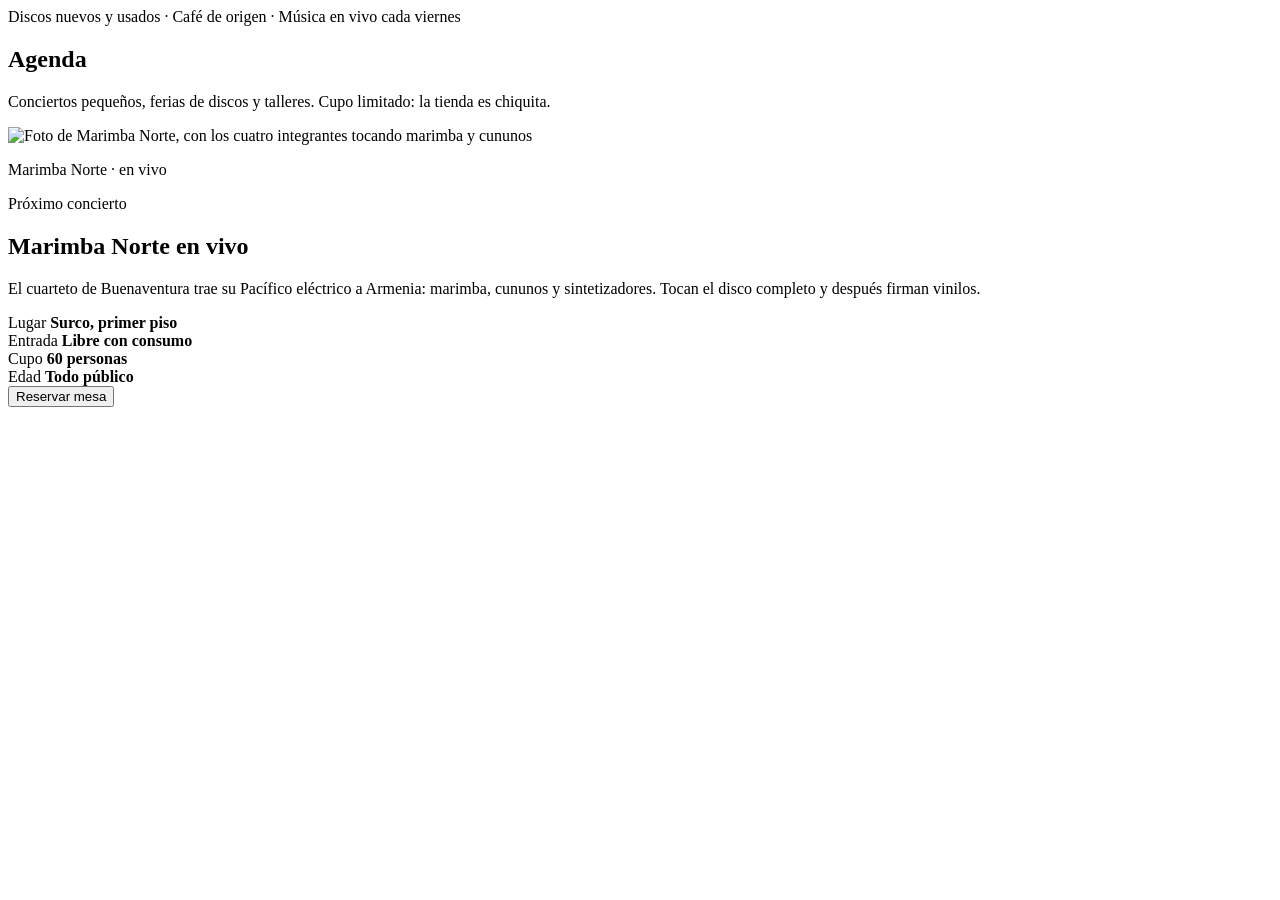
==== html/agenda.html @ 27806ac6 "Se añadio el archivo agenda con la seccion del del concierto mas cercano pero sin estilizar" ====
<!DOCTYPE html>
<html lang="es">
<head>
    <meta charset="UTF-8">
    <meta name="viewport" content="width=device-width, initial-scale=1.0">
    <title>Document</title>
</head>
<body>
    <div class="cinta">
    Discos nuevos y usados · Café de origen · Música en vivo cada viernes
    </div>
    <main>
        <section class="page-header">

        <div class="container">
            <h1>Agenda</h1>
            <p>
                Conciertos pequeños, ferias de discos y talleres.
                Cupo limitado: la tienda es chiquita.
            </p>
        </div>


    </section>
    <section class="proximo">

        <div class="container">

            <div class="proximo-box">

                <div class="proximo-fecha">

                    <img src="imagenes/afiche-marimba.jpg" alt="Foto de Marimba Norte, con los cuatro integrantes tocando marimba y cununos" class="proximo-imagen">

                    <p class="fecha-nombre">
                        Marimba Norte · en vivo
                    </p>

                </div>


                <div class="proximo-info">

                    <p class="antetitulo">
                        Próximo concierto
                    </p>

                    <h2>
                        Marimba Norte en vivo
                    </h2>

                    <p class="proximo-texto">
                        El cuarteto de Buenaventura trae su Pacífico eléctrico a Armenia:
                        marimba, cununos y sintetizadores. Tocan el disco completo y después
                        firman vinilos.
                    </p>


                    <div class="datos-evento">

                        <div class="dato">
                            <span>Lugar</span>
                            <strong>Surco, primer piso</strong>
                        </div>

                        <div class="dato">
                            <span>Entrada</span>
                            <strong>Libre con consumo</strong>
                        </div>

                        <div class="dato">
                            <span>Cupo</span>
                            <strong>60 personas</strong>
                        </div>

                        <div class="dato">
                            <span>Edad</span>
                            <strong>Todo público</strong>
                        </div>

                    </div>

                    <button type="button" class="btn">
                        Reservar mesa
                    </button>
                </div>
            </div>
        </div>
    </section>


    </main>

</body>
</html>
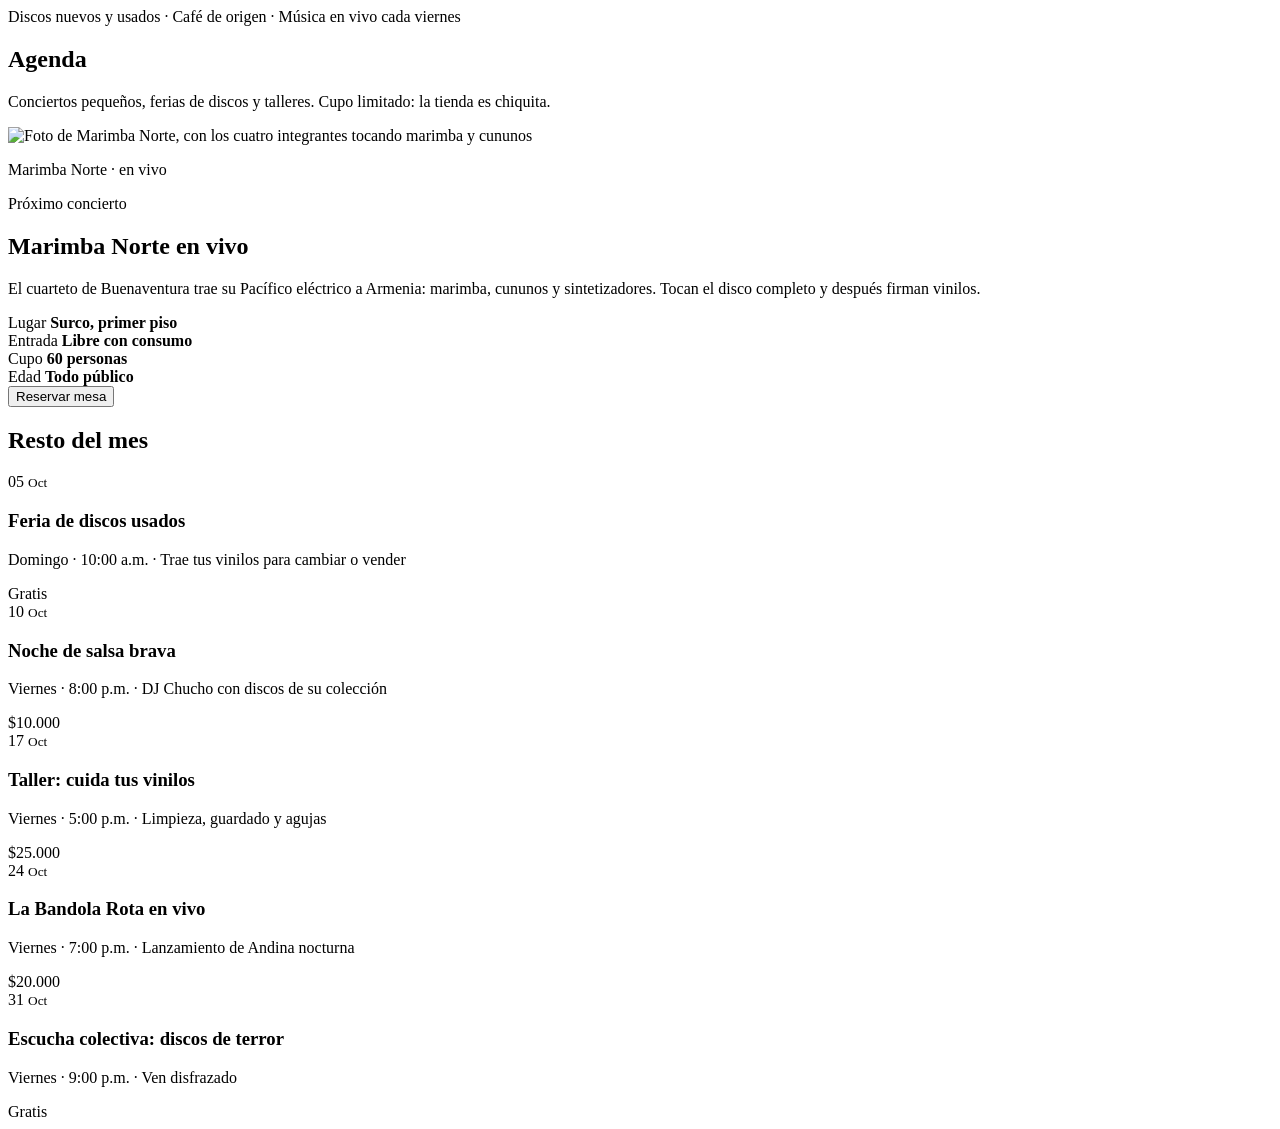
==== commit 46b84428: "Se añade la seccion de las otras fechas de futuros eventos" ====
--- a/html/agenda.html
+++ b/html/agenda.html
@@ -87,6 +87,107 @@
             </div>
         </div>
     </section>
+    <section class="resto">
+
+        <div class="container">
+
+            <h2>Resto del mes</h2>
+
+            <div class="eventos">
+
+                <article class="evento">
+
+                    <div class="evento-fecha">
+                        <span>05</span>
+                        <small>Oct</small>
+                    </div>
+
+                    <div class="evento-detalle">
+                        <h3>Feria de discos usados</h3>
+                        <p>
+                            Domingo · 10:00 a.m. · Trae tus vinilos para cambiar o vender
+                        </p>
+                    </div>
+
+                    <span class="evento-precio">Gratis</span>
+
+                </article>
+
+
+                <article class="evento">
+
+                    <div class="evento-fecha">
+                        <span>10</span>
+                        <small>Oct</small>
+                    </div>
+
+                    <div class="evento-detalle">
+                        <h3>Noche de salsa brava</h3>
+                        <p>
+                            Viernes · 8:00 p.m. · DJ Chucho con discos de su colección
+                        </p>
+                    </div>
+
+                    <span class="evento-precio">$10.000</span>
+
+                </article>
+
+
+                <article class="evento">
+
+                    <div class="evento-fecha">
+                        <span>17</span>
+                        <small>Oct</small>
+                    </div>
+
+                    <div class="evento-detalle">
+                        <h3>Taller: cuida tus vinilos</h3>
+                        <p>
+                            Viernes · 5:00 p.m. · Limpieza, guardado y agujas
+                        </p>
+                    </div>
+
+                    <span class="evento-precio">$25.000</span>
+
+                </article>
+
+
+                <article class="evento">
+
+                    <div class="evento-fecha">
+                        <span>24</span>
+                        <small>Oct</small>
+                    </div>
+
+                    <div class="evento-detalle">
+                        <h3>La Bandola Rota en vivo</h3>
+                        <p>
+                            Viernes · 7:00 p.m. · Lanzamiento de Andina nocturna
+                        </p>
+                    </div>
+
+                    <span class="evento-precio">$20.000</span>
+
+                </article>
+
+
+                <article class="evento">
+                    <div class="evento-fecha">
+                        <span>31</span>
+                        <small>Oct</small>
+                    </div>
+
+                    <div class="evento-detalle">
+                        <h3>Escucha colectiva: discos de terror</h3>
+                        <p>
+                            Viernes · 9:00 p.m. · Ven disfrazado
+                        </p>
+                    </div>
+                    <span class="evento-precio">Gratis</span>
+                </article>
+            </div>
+        </div>
+    </section>
 
 
     </main>
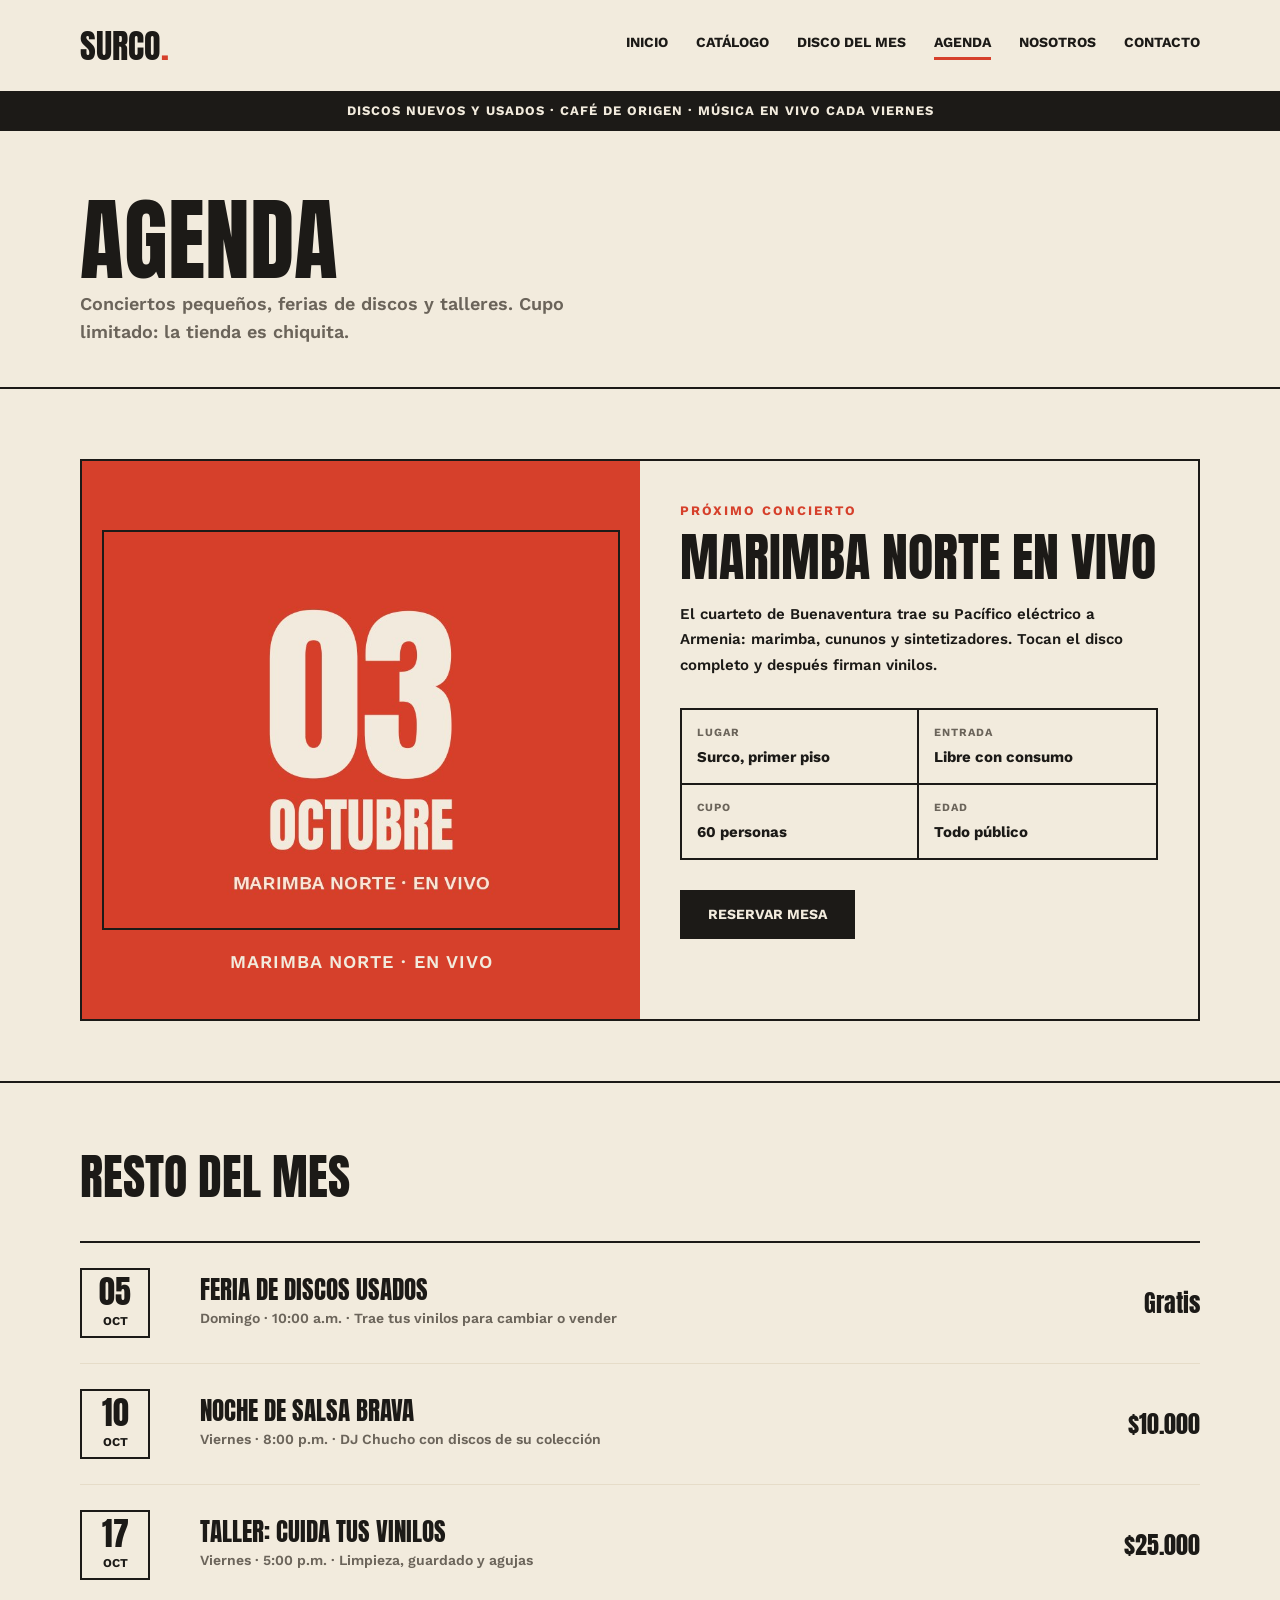
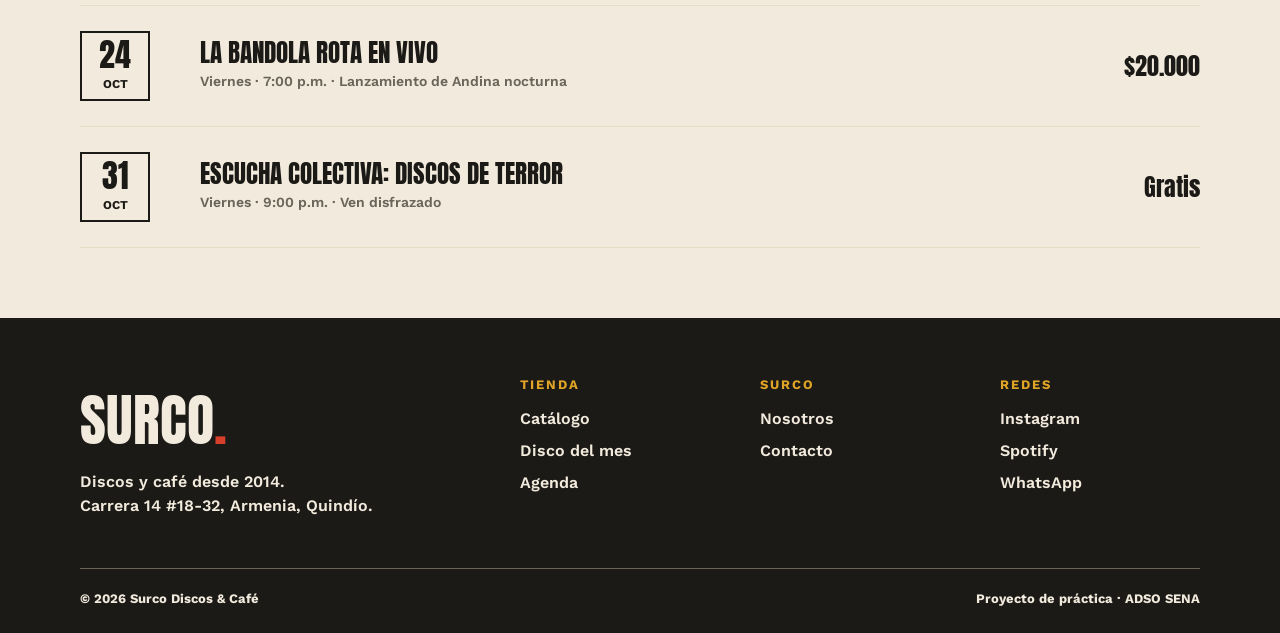
==== commit 43717a1c: "Pagina de agenda ya lista" ====
--- a/html/agenda.html
+++ b/html/agenda.html
@@ -3,25 +3,57 @@
 <head>
     <meta charset="UTF-8">
     <meta name="viewport" content="width=device-width, initial-scale=1.0">
-    <title>Document</title>
+    <title>Agenda - Surco Discos y Café</title>
+    <link rel="stylesheet" href="../css/baseStyle.css">
+    <link rel="stylesheet" href="../css/Agenda.css">
 </head>
 <body>
-    <div class="cinta">
+
+<header class="site-header">
+
+    <div class="container header-inner">
+
+        <a href="index.html" class="logo">
+            Surco<span>.</span>
+        </a>
+
+        <nav class="main-nav">
+
+            <a href="index.html">Inicio</a>
+            <a href="catalogo.html">Catálogo</a>
+            <a href="disco.html">Disco del mes</a>
+            <a href="agenda.html" class="active" aria-current="page">Agenda</a>
+            <a href="nosotros.html">Nosotros</a>
+            <a href="contacto.html">Contacto</a>
+
+        </nav>
+
+    </div>
+
+</header>
+
+<div class="cinta">
     Discos nuevos y usados · Café de origen · Música en vivo cada viernes
-    </div>
-    <main>
-        <section class="page-header">
+</div>
+
+<main>
+
+    <section class="page-header">
 
         <div class="container">
+
             <h1>Agenda</h1>
+
             <p>
                 Conciertos pequeños, ferias de discos y talleres.
                 Cupo limitado: la tienda es chiquita.
             </p>
-        </div>
-
+
+        </div>
 
     </section>
+
+
     <section class="proximo">
 
         <div class="container">
@@ -30,7 +62,7 @@
 
                 <div class="proximo-fecha">
 
-                    <img src="imagenes/afiche-marimba.jpg" alt="Foto de Marimba Norte, con los cuatro integrantes tocando marimba y cununos" class="proximo-imagen">
+                    <img src="../images/afiche-marimba.jpg" alt="Foto de Marimba Norte, con los cuatro integrantes tocando marimba y cununos" class="proximo-imagen">
 
                     <p class="fecha-nombre">
                         Marimba Norte · en vivo
@@ -80,13 +112,20 @@
 
                     </div>
 
+
                     <button type="button" class="btn">
                         Reservar mesa
                     </button>
+
                 </div>
-            </div>
-        </div>
+
+            </div>
+
+        </div>
+
     </section>
+
+
     <section class="resto">
 
         <div class="container">
@@ -172,6 +211,7 @@
 
 
                 <article class="evento">
+
                     <div class="evento-fecha">
                         <span>31</span>
                         <small>Oct</small>
@@ -183,14 +223,84 @@
                             Viernes · 9:00 p.m. · Ven disfrazado
                         </p>
                     </div>
+
                     <span class="evento-precio">Gratis</span>
-                </article>
-            </div>
-        </div>
+
+                </article>
+
+            </div>
+
+        </div>
+
     </section>
 
-
-    </main>
+</main>
+
+
+<footer class="site-footer">
+
+    <div class="container">
+
+        <div class="footer-grid">
+
+            <div class="footer-brand">
+
+                <a href="index.html" class="logo">
+                    Surco<span>.</span>
+                </a>
+
+                <p>
+                    Discos y café desde 2014.<br>
+                    Carrera 14 #18-32, Armenia, Quindío.
+                </p>
+
+            </div>
+
+
+            <div class="footer-column">
+
+                <h3>Tienda</h3>
+
+                <a href="catalogo.html">Catálogo</a>
+                <a href="disco.html">Disco del mes</a>
+                <a href="agenda.html">Agenda</a>
+
+            </div>
+
+
+            <div class="footer-column">
+
+                <h3>Surco</h3>
+
+                <a href="nosotros.html">Nosotros</a>
+                <a href="contacto.html">Contacto</a>
+
+            </div>
+
+
+            <div class="footer-column">
+
+                <h3>Redes</h3>
+
+                <a href="#">Instagram</a>
+                <a href="#">Spotify</a>
+                <a href="#">WhatsApp</a>
+
+            </div>
+
+        </div>
+
+
+        <div class="footer-bottom">
+
+            <p>© 2026 Surco Discos & Café</p>
+            <p>Proyecto de práctica · ADSO SENA</p>
+
+        </div>
+
+    </div>
+
+</footer>
 
 </body>
 </html>
--- a/css/baseStyle.css
+++ b/css/baseStyle.css
@@ -0,0 +1,294 @@
+@import url('https://fonts.googleapis.com/css2?family=Anton&family=Work+Sans:wght@400;600;700&display=swap');
+
+:root {
+    --papel: #f2ebdd;
+    --papel-oscuro: #e6dcc8;
+    --tinta: #1c1a17;
+    --gris: #6b645a;
+    --rojo: #d6402b;
+    --mostaza: #e0a526;
+}
+
+* {
+    box-sizing: border-box;
+}
+
+html {
+    scroll-behavior: smooth;
+}
+
+body {
+    margin: 0;
+    background-color: var(--papel);
+    color: var(--tinta);
+    font-family: 'Work Sans', sans-serif;
+    font-size: 16px;
+    line-height: 1.5;
+}
+
+img {
+    max-width: 100%;
+    display: block;
+}
+
+a {
+    color: inherit;
+    text-decoration: none;
+}
+
+p {
+    margin: 0;
+}
+
+h1,
+h2,
+h3 {
+    margin: 0;
+    font-family: 'Anton', sans-serif;
+    font-weight: 400;
+    text-transform: uppercase;
+    line-height: 1;
+}
+
+h1 {
+    font-size: 90px;
+}
+
+h2 {
+    font-size: 48px;
+}
+
+button,
+input,
+select,
+textarea {
+    font-family: 'Work Sans', sans-serif;
+}
+
+button {
+    cursor: pointer;
+}
+
+:focus-visible {
+    outline: 3px solid var(--rojo);
+    outline-offset: 3px;
+}
+
+.container {
+    width: 100%;
+    max-width: 1200px;
+    margin: 0 auto;
+    padding: 0 40px;
+}
+
+.logo {
+    display: inline-block;
+    font-family: 'Anton', sans-serif;
+    font-size: 34px;
+    text-transform: uppercase;
+}
+
+.logo span {
+    color: var(--rojo);
+}
+
+.site-header {
+    padding: 20px 0;
+}
+
+.header-inner {
+    display: flex;
+    align-items: center;
+    justify-content: space-between;
+    gap: 15px 32px;
+}
+
+.main-nav {
+    display: flex;
+    flex-wrap: wrap;
+    gap: 12px 28px;
+}
+
+.main-nav a {
+    padding-bottom: 4px;
+    border-bottom: 3px solid transparent;
+    font-size: 14px;
+    font-weight: 700;
+    text-transform: uppercase;
+}
+
+.main-nav a:hover {
+    color: var(--rojo);
+}
+
+.main-nav a.active {
+    border-bottom-color: var(--rojo);
+}
+
+.cinta {
+    padding: 10px 20px;
+    background-color: var(--tinta);
+    color: var(--papel);
+    font-size: 13px;
+    font-weight: 700;
+    letter-spacing: 1px;
+    text-align: center;
+    text-transform: uppercase;
+}
+
+.btn {
+    display: inline-block;
+    padding: 12px 26px;
+    border: 2px solid var(--tinta);
+    background-color: var(--tinta);
+    color: var(--papel);
+    font-size: 14px;
+    font-weight: 700;
+    text-align: center;
+    text-transform: uppercase;
+}
+
+.btn:hover {
+    background-color: var(--rojo);
+    border-color: var(--rojo);
+}
+
+.btn-outline {
+    background-color: transparent;
+    color: var(--tinta);
+}
+
+.btn-outline:hover {
+    background-color: transparent;
+    border-color: var(--rojo);
+    color: var(--rojo);
+}
+
+.btn-light {
+    background-color: transparent;
+    border-color: var(--papel);
+    color: var(--papel);
+}
+
+.btn-light:hover {
+    background-color: transparent;
+    border-color: var(--rojo);
+    color: var(--rojo);
+}
+
+.antetitulo {
+    margin-bottom: 8px;
+    color: var(--rojo);
+    font-size: 13px;
+    font-weight: 700;
+    letter-spacing: 2px;
+    text-transform: uppercase;
+}
+
+.site-footer {
+    padding-top: 60px;
+    background-color: var(--tinta);
+    color: var(--papel);
+}
+
+.footer-grid {
+    display: grid;
+    grid-template-columns: 2fr 1fr 1fr 1fr;
+    gap: 40px;
+    padding-bottom: 50px;
+}
+
+.footer-brand .logo {
+    display: block;
+    width: fit-content;
+    margin-bottom: 8px;
+    font-size: 56px;
+}
+
+.footer-brand p {
+    font-weight: 600;
+}
+
+.footer-column {
+    display: flex;
+    flex-direction: column;
+    gap: 8px;
+}
+
+.footer-column h3 {
+    margin-bottom: 8px;
+    color: var(--mostaza);
+    font-family: 'Work Sans', sans-serif;
+    font-size: 13px;
+    font-weight: 700;
+    letter-spacing: 2px;
+}
+
+.footer-column a {
+    font-weight: 600;
+}
+
+.footer-column a:hover {
+    color: var(--rojo);
+}
+
+.footer-bottom {
+    display: flex;
+    justify-content: space-between;
+    flex-wrap: wrap;
+    gap: 12px 24px;
+    padding: 20px 0 24px;
+    border-top: 1px solid var(--gris);
+}
+
+.footer-bottom p {
+    font-size: 13px;
+    font-weight: 700;
+}
+
+@media (max-width: 900px) {
+    .container {
+        padding: 0 32px;
+    }
+
+    .footer-grid {
+        grid-template-columns: 1fr 1fr 1fr;
+    }
+
+    .footer-brand {
+        grid-column: 1 / -1;
+    }
+}
+
+@media (max-width: 600px) {
+    .container {
+        padding: 0 20px;
+    }
+
+    h1 {
+        font-size: 60px;
+    }
+
+    h2 {
+        font-size: 38px;
+    }
+
+    .header-inner {
+        flex-direction: column;
+    }
+
+    .main-nav {
+        justify-content: center;
+        gap: 12px 18px;
+    }
+
+    .footer-grid {
+        grid-template-columns: 1fr;
+        gap: 45px;
+        padding-bottom: 56px;
+    }
+
+    .footer-bottom {
+        flex-direction: column;
+    }
+}
--- a/css/Agenda.css
+++ b/css/Agenda.css
@@ -0,0 +1,305 @@
+
+.page-header {
+    padding: 60px 0 40px;
+    border-bottom: 2px solid var(--tinta);
+}
+
+.page-header h1 {
+    line-height: 1.1;
+}
+
+.page-header p {
+    max-width: 510px;
+    color: var(--gris);
+    font-size: 18px;
+    font-weight: 600;
+    line-height: 1.6;
+}
+
+
+.proximo {
+    padding: 70px 0 60px;
+}
+
+.proximo-box {
+    display: grid;
+    grid-template-columns: 1fr 1fr;
+    min-height: 562px;
+    border: 2px solid var(--tinta);
+}
+
+
+.proximo-fecha {
+    display: flex;
+    flex-direction: column;
+    align-items: center;
+    justify-content: center;
+    padding: 24px 20px 0;
+    background-color: var(--rojo);
+    color: var(--papel);
+    text-align: center;
+}
+
+.proximo-imagen {
+    width: 100%;
+    height: 100%;
+    max-height: 400px;
+    object-fit: cover;
+    border: 2px solid var(--tinta);
+}
+
+.fecha-nombre {
+    margin-top: 18px;
+    font-size: 18px;
+    font-weight: 600;
+    letter-spacing: 1px;
+    text-transform: uppercase;
+}
+
+
+.proximo-info {
+    padding: 40px;
+}
+
+.proximo-info h2 {
+    margin-bottom: 16px;
+    font-size: 52px;
+    line-height: 1.1;
+}
+
+.proximo-texto {
+    margin-bottom: 30px;
+    font-size: 15px;
+    font-weight: 600;
+    line-height: 1.7;
+}
+
+
+.datos-evento {
+    display: grid;
+    grid-template-columns: 1fr 1fr;
+    margin-bottom: 30px;
+    border: 2px solid var(--tinta);
+}
+
+.datos-evento .dato {
+    padding: 15px;
+}
+
+.datos-evento .dato:nth-child(odd) {
+    border-right: 2px solid var(--tinta);
+}
+
+.datos-evento .dato:nth-child(-n+2) {
+    border-bottom: 2px solid var(--tinta);
+}
+
+.datos-evento .dato span {
+    display: block;
+    margin-bottom: 4px;
+    color: var(--gris);
+    font-size: 11px;
+    font-weight: 700;
+    letter-spacing: 1px;
+    text-transform: uppercase;
+}
+
+.datos-evento .dato strong {
+    display: block;
+    font-size: 15px;
+    font-weight: 700;
+}
+
+.proximo-info .btn {
+    line-height: 1.5;
+}
+
+
+.resto {
+    padding: 70px 0;
+    border-top: 2px solid var(--tinta);
+}
+
+.resto h2 {
+    margin-bottom: 40px;
+}
+
+
+.eventos {
+    border-top: 2px solid var(--tinta);
+}
+
+.evento {
+    display: grid;
+    grid-template-columns: 90px 1fr auto;
+    gap: 30px;
+    align-items: center;
+    padding: 25px 0;
+    border-bottom: 1px solid var(--papel-oscuro);
+}
+
+
+.evento-fecha {
+    display: flex;
+    flex-direction: column;
+    align-items: center;
+    justify-content: center;
+    width: 70px;
+    height: 70px;
+    border: 2px solid var(--tinta);
+    text-align: center;
+}
+
+.evento-fecha span {
+    font-family: 'Anton', sans-serif;
+    font-size: 32px;
+    line-height: 1;
+}
+
+.evento-fecha small {
+    margin-top: 4px;
+    font-size: 12px;
+    font-weight: 700;
+    text-transform: uppercase;
+}
+
+
+.evento-detalle h3 {
+    margin-bottom: 6px;
+    font-family: 'Anton', sans-serif;
+    font-size: 25px;
+    text-transform: uppercase;
+}
+
+.evento-detalle p {
+    color: var(--gris);
+    font-size: 14px;
+    font-weight: 600;
+    line-height: 1.5;
+}
+
+.evento-precio {
+    font-family: 'Anton', sans-serif;
+    font-size: 24px;
+    white-space: nowrap;
+}
+
+@media (max-width: 900px) {
+
+    .proximo-box {
+        grid-template-columns: 1fr;
+    }
+
+    .proximo-fecha {
+        min-height: 400px;
+    }
+
+    .proximo-imagen {
+        max-width: 500px;
+        max-height: 350px;
+    }
+
+    .proximo-info {
+        padding: 35px;
+    }
+
+    .evento {
+        grid-template-columns: 80px 1fr auto;
+        gap: 20px;
+    }
+}
+
+
+@media (max-width: 600px) {
+
+    .page-header {
+        padding: 40px 0 30px;
+    }
+
+    .page-header p {
+        font-size: 16px;
+    }
+
+    .proximo {
+        padding: 40px 0;
+    }
+
+    .proximo-box {
+        display: block;
+    }
+
+    .proximo-fecha {
+        min-height: auto;
+        padding: 20px;
+    }
+
+    .proximo-imagen {
+        width: 100%;
+        max-height: none;
+    }
+
+    .fecha-nombre {
+        font-size: 15px;
+    }
+
+    .proximo-info {
+        padding: 25px 20px;
+    }
+
+    .proximo-info h2 {
+        font-size: 38px;
+    }
+
+    .proximo-texto {
+        font-size: 14px;
+    }
+
+    .datos-evento {
+        grid-template-columns: 1fr;
+    }
+
+    .datos-evento .dato:nth-child(odd) {
+        border-right: none;
+    }
+
+    .datos-evento .dato:not(:last-child) {
+        border-bottom: 2px solid var(--tinta);
+    }
+
+    .resto {
+        padding: 40px 0;
+    }
+
+    .resto h2 {
+        margin-bottom: 30px;
+    }
+
+    .evento {
+        grid-template-columns: 60px 1fr;
+        gap: 15px;
+        padding: 20px 0;
+    }
+
+    .evento-fecha {
+        width: 60px;
+        height: 60px;
+    }
+
+    .evento-fecha span {
+        font-size: 27px;
+    }
+
+    .evento-detalle h3 {
+        font-size: 20px;
+    }
+
+    .evento-detalle p {
+        font-size: 13px;
+    }
+
+    .evento-precio {
+        grid-column: 2;
+        font-size: 20px;
+        margin-top: -8px;
+    }
+}
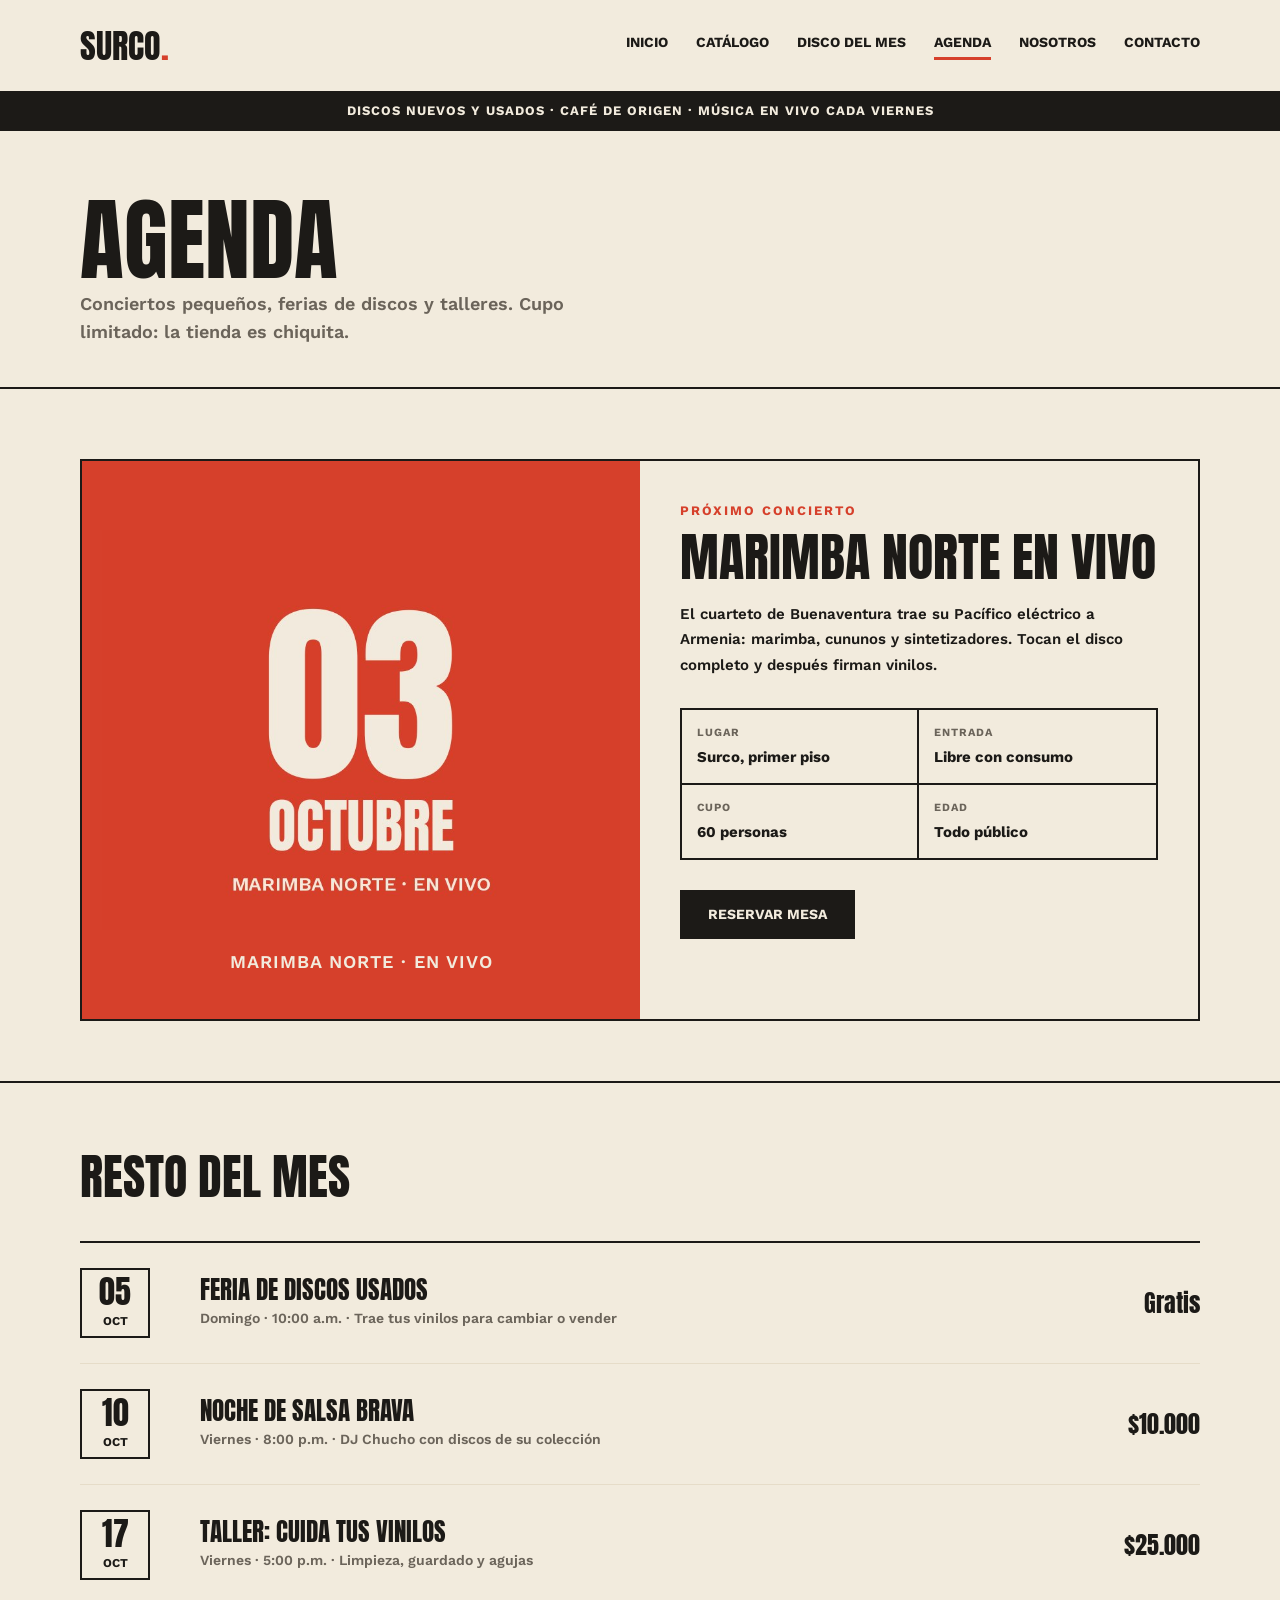
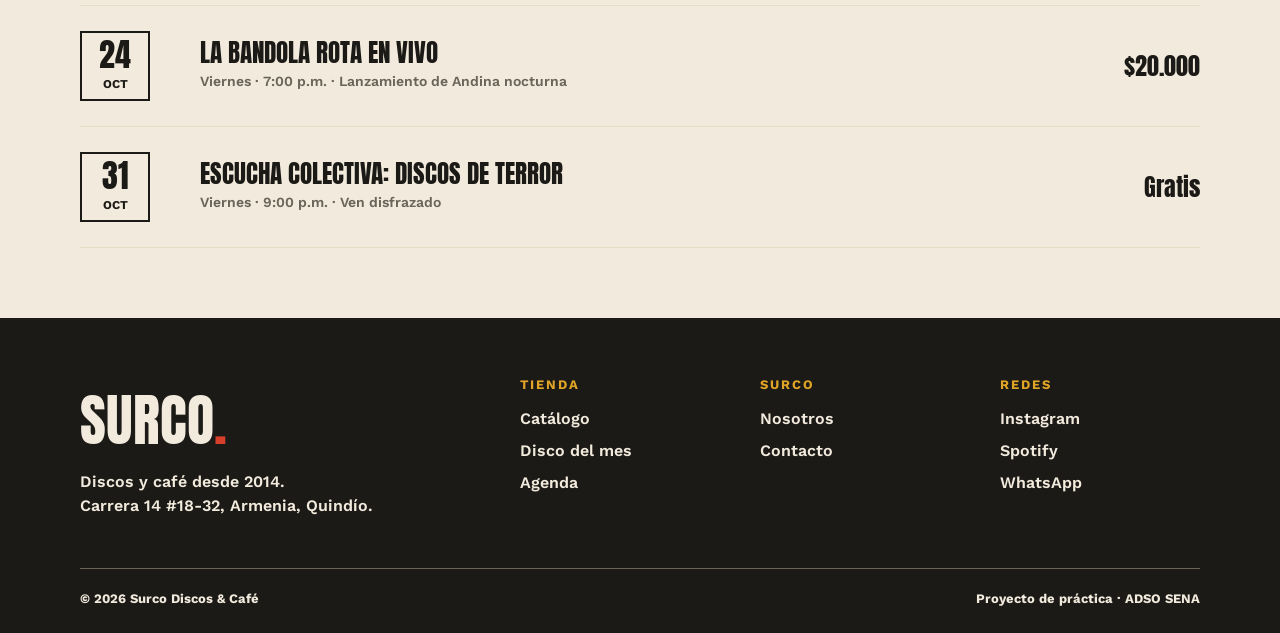
==== commit 4828f70d: "Se corrigio un error relacionada con la imagen del 3 de octubre" ====
--- a/html/agenda.html
+++ b/html/agenda.html
@@ -13,16 +13,16 @@
 
     <div class="container header-inner">
 
-        <a href="index.html" class="logo">
+        <a href="../index.html" class="logo">
             Surco<span>.</span>
         </a>
 
         <nav class="main-nav">
 
-            <a href="index.html">Inicio</a>
+            <a href="../index.html">Inicio</a>
             <a href="catalogo.html">Catálogo</a>
             <a href="disco.html">Disco del mes</a>
-            <a href="agenda.html" class="active" aria-current="page">Agenda</a>
+            <a href="./agenda.html" class="active" aria-current="page">Agenda</a>
             <a href="nosotros.html">Nosotros</a>
             <a href="contacto.html">Contacto</a>
 
@@ -245,7 +245,7 @@
 
             <div class="footer-brand">
 
-                <a href="index.html" class="logo">
+                <a href="../index.html" class="logo">
                     Surco<span>.</span>
                 </a>
 
@@ -263,7 +263,7 @@
 
                 <a href="catalogo.html">Catálogo</a>
                 <a href="disco.html">Disco del mes</a>
-                <a href="agenda.html">Agenda</a>
+                <a href="./agenda.html">Agenda</a>
 
             </div>
 
--- a/css/Agenda.css
+++ b/css/Agenda.css
@@ -45,7 +45,6 @@
     height: 100%;
     max-height: 400px;
     object-fit: cover;
-    border: 2px solid var(--tinta);
 }
 
 .fecha-nombre {
